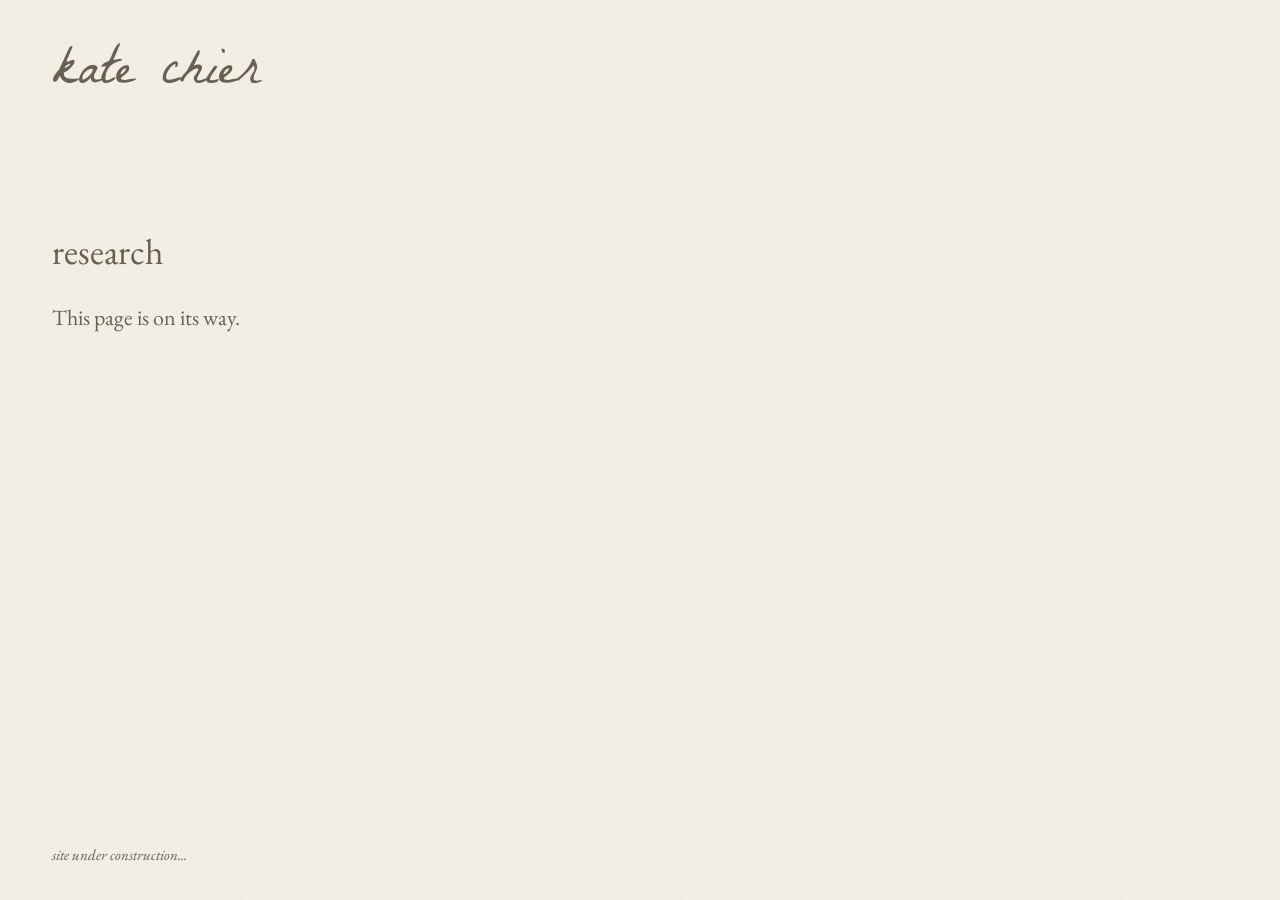
==== research.html @ 39cc1884 "Publish the collage site" ====
<!DOCTYPE html>
<html lang="en">
  <head>
    <meta charset="utf-8">
    <meta name="viewport" content="width=device-width, initial-scale=1">
    <title>research — kate chier</title>
    <meta name="description" content="Research by Kate Chier.">
    <link rel="preconnect" href="https://fonts.googleapis.com">
    <link rel="preconnect" href="https://fonts.gstatic.com" crossorigin>
    <link href="https://fonts.googleapis.com/css2?family=EB+Garamond:ital,wght@0,400;1,400&family=La+Belle+Aurore&display=swap" rel="stylesheet">
    <link rel="stylesheet" href="css/styles.css">
  </head>
  <body class="page">
    <header class="bar">
      <a class="logo" href="index.html">kate chier</a>
    </header>
    <main class="sheet">
      <h1>research</h1>
      <p>This page is on its way.</p>
    </main>
    <p class="footnote">site under construction...</p>
  </body>
</html>
---- css/styles.css ----
:root {
  --paper: #f7f3e8;
  --ink: #6a5f54;
  --stage-ratio: 1024 / 665;
  --serif: "EB Garamond", "Iowan Old Style", Palatino, "Palatino Linotype", serif;
  --script: "La Belle Aurore", "Segoe Script", cursive;
}

* {
  box-sizing: border-box;
}

html,
body {
  margin: 0;
  min-height: 100%;
}

body {
  color: var(--ink);
  background-color: var(--paper);
  font-family: var(--serif);
}

body::before {
  content: "";
  position: fixed;
  inset: 0;
  pointer-events: none;
  z-index: 0;
  opacity: 0.28;
  mix-blend-mode: multiply;
  background-image: url("data:image/svg+xml;utf8,<svg xmlns='http://www.w3.org/2000/svg' width='220' height='220'><filter id='n'><feTurbulence type='fractalNoise' baseFrequency='0.8' numOctaves='4' stitchTiles='stitch'/></filter><rect width='100%' height='100%' filter='url(%23n)' opacity='0.55'/></svg>");
  background-size: 220px 220px;
}

a {
  color: inherit;
  text-decoration: none;
}

a:hover {
  text-decoration: underline;
  text-underline-offset: 0.28em;
  text-decoration-thickness: 1px;
}

a:focus-visible {
  outline: 1px solid var(--ink);
  outline-offset: 4px;
}

::selection {
  background: #e6d3bf;
  color: var(--ink);
}

.logo {
  font-family: var(--script);
  font-weight: 400;
  line-height: 1;
  letter-spacing: 0.01em;
}

.logo:hover {
  text-decoration: none;
  opacity: 0.7;
}

nav {
  display: flex;
  align-items: baseline;
}

nav a {
  line-height: 1;
}

.footnote {
  margin: 0;
  font-style: italic;
  font-weight: 400;
}

img {
  display: block;
  max-width: 100%;
  height: auto;
}

/* Home collage. Positions follow the reference frame (1024 × 665). */

body.home {
  min-height: 100vh;
  min-height: 100dvh;
  display: grid;
  place-items: center;
}

.stage {
  position: relative;
  z-index: 1;
  width: min(1180px, calc(100vw - 32px), calc(100dvh * var(--stage-ratio) - 24px));
  aspect-ratio: var(--stage-ratio);
  container-type: inline-size;
}

.home .logo {
  position: absolute;
  left: 4.9%;
  top: 7.2%;
  font-size: 4.1cqi;
}

.home nav {
  position: absolute;
  top: 8.2%;
  right: 16%;
  gap: 4.4cqi;
}

.home nav a {
  font-size: 2.25cqi;
}

.portrait {
  position: absolute;
  left: 13.4%;
  top: 17.4%;
  width: 22.9%;
  user-select: none;
}

.bio {
  position: absolute;
  left: 47.3%;
  top: 28.2%;
  width: 37.5%;
  margin: 0;
  font-size: 2.16cqi;
  line-height: 1.34;
}

.letter {
  position: absolute;
  right: 7%;
  bottom: 1.5%;
  width: 36%;
  aspect-ratio: 1;
  z-index: 3;
  user-select: none;
}

.letter-back,
.letter-front,
.note img {
  pointer-events: none;
  -webkit-user-drag: none;
}

.letter-back,
.letter-front {
  position: absolute;
}

.letter-back {
  inset: 0;
  width: 100%;
  height: 100%;
  z-index: 1;
}

.letter-front {
  z-index: 3;
  width: 98.88%;
  left: 0.08%;
  top: 4.7%;
  height: auto;
}

.note {
  position: absolute;
  z-index: 2;
  width: 78%;
  left: 11%;
  top: 38%;
  container-type: inline-size;
  overflow: hidden;
  cursor: grab;
  touch-action: none;
  --shift: 0px;
  --peek: 0px;
  transform: translateY(calc(var(--shift) + var(--peek)));
  transition: transform 0.55s cubic-bezier(0.22, 0.8, 0.28, 1);
}

.note:hover:not(.is-dragging):not(.is-out) {
  --peek: -10px;
}

.note.is-dragging {
  cursor: grabbing;
  transition: none;
}

.note:focus {
  outline: none;
}

.note img {
  width: 100%;
  height: auto;
}

.note-list {
  position: absolute;
  left: 5%;
  right: 5%;
  top: 24%;
  bottom: 16%;
  margin: 0;
  padding: 0;
  list-style: none;
  display: flex;
  flex-direction: column;
  justify-content: center;
  gap: 0.22em;
  color: #6a5f54;
  font-family: var(--serif);
  font-size: 5.6cqi;
  line-height: 1.12;
}

.note-list li {
  margin: 0;
  padding-left: 0.8em;
  text-indent: -0.8em;
  white-space: normal;
}

.note-list li::before {
  content: "· ";
}

.note-list em {
  font-style: italic;
}

.home .footnote {
  position: absolute;
  left: 5%;
  bottom: 2.6%;
  font-size: 1.7cqi;
}

/* Interior pages share the paper, wordmark, and nav. */

body.page {
  min-height: 100vh;
  min-height: 100dvh;
  display: flex;
  flex-direction: column;
}

.bar {
  position: relative;
  z-index: 1;
  width: min(1180px, calc(100% - 48px));
  margin: 0 auto;
  padding: 48px 2px 0;
  display: flex;
  justify-content: space-between;
  align-items: baseline;
}

.page .logo {
  font-size: clamp(40px, 4.4vw, 54px);
}

.page nav {
  gap: clamp(28px, 4vw, 52px);
}

.page nav a {
  font-size: clamp(15px, 1.5vw, 18px);
}

.sheet {
  position: relative;
  z-index: 1;
  width: min(1180px, calc(100% - 48px));
  margin: 14vh auto 0;
  padding: 0 2px;
  flex: 1;
}

.sheet h1 {
  margin: 0 0 0.7em;
  font-family: var(--serif);
  font-weight: 400;
  font-size: clamp(28px, 3vw, 36px);
}

.sheet p {
  margin: 0;
  font-size: clamp(18px, 2vw, 22px);
  line-height: 1.6;
}

.page .footnote {
  position: relative;
  z-index: 1;
  width: min(1180px, calc(100% - 48px));
  margin: 0 auto;
  padding: 0 2px 36px;
  font-size: 15px;
}

@media (max-width: 720px) {
  body.home {
    display: block;
  }

  .stage {
    width: 100%;
    aspect-ratio: auto;
    min-height: 100dvh;
    display: flex;
    flex-direction: column;
    align-items: flex-start;
    padding: 28px 22px 26px;
    gap: 28px;
  }

  .home .logo,
  .home nav,
  .portrait,
  .bio,
  .home .footnote {
    position: static;
  }

  .home .logo {
    font-size: 40px;
  }

  .home nav {
    align-self: flex-end;
    margin-top: -46px;
    gap: 18px;
  }

  .home nav a,
  .page nav a {
    font-size: 16px;
  }

  .portrait {
    width: min(78%, 280px);
    margin-top: 12px;
  }

  .bio {
    width: 100%;
    font-size: 20px;
    line-height: 1.45;
  }

  .bio br {
    display: none;
  }

  .letter {
    position: relative;
    width: min(88%, 340px);
    right: auto;
    bottom: auto;
    align-self: flex-end;
    margin-top: 12px;
  }

  .home .footnote {
    margin-top: auto;
    font-size: 14px;
  }

  .bar {
    width: calc(100% - 44px);
    padding-top: 28px;
    align-items: center;
  }

  .page .logo {
    font-size: 40px;
  }

  .page nav {
    gap: 16px;
  }

  .sheet {
    width: calc(100% - 44px);
    margin-top: 72px;
  }
}

@media (max-width: 520px) {
  .home nav {
    margin-top: 0;
    align-self: flex-end;
  }
}
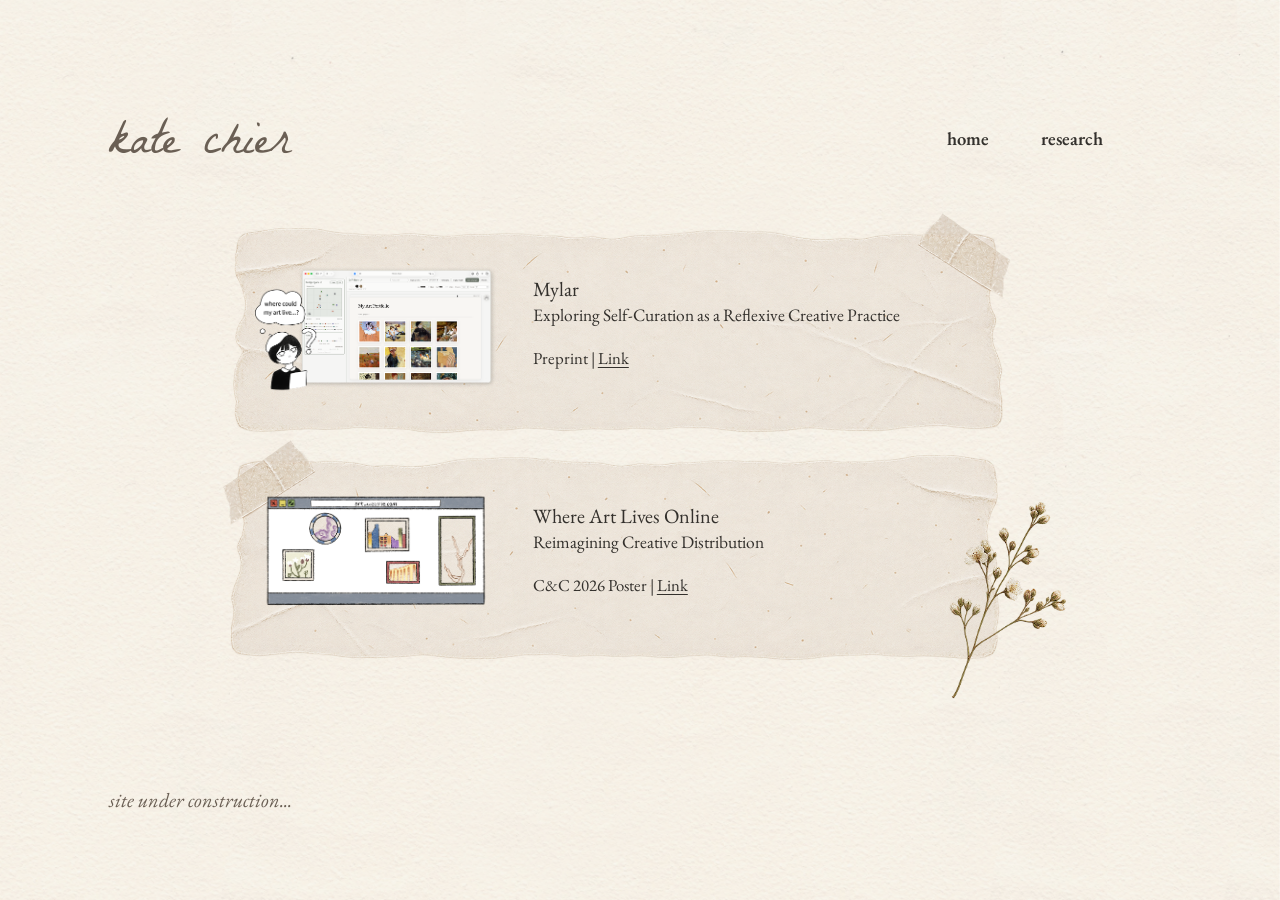
==== commit f93de239: "Update portfolio website" ====
--- a/research.html
+++ b/research.html
@@ -7,17 +7,62 @@
     <meta name="description" content="Research by Kate Chier.">
     <link rel="preconnect" href="https://fonts.googleapis.com">
     <link rel="preconnect" href="https://fonts.gstatic.com" crossorigin>
-    <link href="https://fonts.googleapis.com/css2?family=EB+Garamond:ital,wght@0,400;1,400&family=La+Belle+Aurore&display=swap" rel="stylesheet">
+    <link href="https://fonts.googleapis.com/css2?family=EB+Garamond:ital,wght@0,400;0,600;1,400&family=La+Belle+Aurore&display=swap" rel="stylesheet">
     <link rel="stylesheet" href="css/styles.css">
   </head>
-  <body class="page">
-    <header class="bar">
+  <body class="research">
+    <div class="stage">
       <a class="logo" href="index.html">kate chier</a>
-    </header>
-    <main class="sheet">
-      <h1>research</h1>
-      <p>This page is on its way.</p>
-    </main>
-    <p class="footnote">site under construction...</p>
+      <nav>
+        <a href="index.html">home</a>
+        <a href="research.html" aria-current="page">research</a>
+      </nav>
+      <div class="strips">
+        <article class="strip">
+          <img class="strip-bg" src="images/paper bg.png" alt="" draggable="false">
+          <div class="strip-body">
+            <img
+              class="strip-fig"
+              src="images/mylar fig.png"
+              alt="A person wondering where their art could live, beside a portfolio workspace"
+              draggable="false"
+            >
+            <div class="strip-copy">
+              <h2>Mylar</h2>
+              <p class="subtitle">Exploring Self-Curation as a Reflexive Creative Practice</p>
+              <p class="meta">
+                Preprint
+                <span aria-hidden="true"> | </span>
+                <a href="https://arxiv.org/abs/2610.21213" target="_blank" rel="noopener noreferrer">Link</a>
+              </p>
+            </div>
+          </div>
+        </article>
+        <article class="strip strip-mirror">
+          <img class="strip-bg" src="images/paper bg.png" alt="" draggable="false">
+          <div class="strip-body">
+            <img
+              class="strip-fig"
+              src="images/walo fig.png"
+              alt="A browser window filled with small artworks"
+              draggable="false"
+            >
+            <div class="strip-copy">
+              <h2>Where Art Lives Online</h2>
+              <p class="subtitle">Reimagining Creative Distribution</p>
+              <p class="meta">
+                C&amp;C 2026 Poster
+                <span aria-hidden="true"> | </span>
+                <a href="https://doi.org/10.1145/3803784.3816824" target="_blank" rel="noopener noreferrer">Link</a>
+              </p>
+            </div>
+          </div>
+          <img class="sprig" src="images/sprig.png" alt="" draggable="false">
+        </article>
+      </div>
+      <p class="footnote">site under construction...</p>
+    </div>
+    <script src="js/letter.js?v=10"></script>
+    <script src="js/navigation.js"></script>
   </body>
 </html>
--- a/css/styles.css
+++ b/css/styles.css
@@ -1,5 +1,5 @@
 :root {
-  --paper: #f7f3e8;
+  --paper: #fff;
   --ink: #6a5f54;
   --stage-ratio: 1024 / 665;
   --serif: "EB Garamond", "Iowan Old Style", Palatino, "Palatino Linotype", serif;
@@ -28,10 +28,11 @@
   inset: 0;
   pointer-events: none;
   z-index: 0;
-  opacity: 0.28;
-  mix-blend-mode: multiply;
-  background-image: url("data:image/svg+xml;utf8,<svg xmlns='http://www.w3.org/2000/svg' width='220' height='220'><filter id='n'><feTurbulence type='fractalNoise' baseFrequency='0.8' numOctaves='4' stitchTiles='stitch'/></filter><rect width='100%' height='100%' filter='url(%23n)' opacity='0.55'/></svg>");
-  background-size: 220px 220px;
+  opacity: 1;
+  background-image: url("../images/paper.png");
+  background-position: center;
+  background-size: cover;
+  background-repeat: no-repeat;
 }
 
 a {
@@ -115,12 +116,14 @@
 .home nav {
   position: absolute;
   top: 8.2%;
-  right: 16%;
+  right: 10.8%;
   gap: 4.4cqi;
 }
 
 .home nav a {
-  font-size: 2.25cqi;
+  font-size: 1.58cqi;
+  font-weight: 600;
+  color: #33302c;
 }
 
 .portrait {
@@ -133,12 +136,23 @@
 
 .bio {
   position: absolute;
-  left: 47.3%;
-  top: 28.2%;
-  width: 37.5%;
-  margin: 0;
-  font-size: 2.16cqi;
-  line-height: 1.34;
+  left: 43%;
+  top: 24%;
+  width: 48%;
+  margin: 0;
+  font-family: var(--serif);
+  font-weight: 400;
+  font-size: 1.78cqi;
+  line-height: 1.32;
+  color: #33302c;
+}
+
+.bio p {
+  margin: 0;
+}
+
+.bio p + p {
+  margin-top: 1.15em;
 }
 
 .letter {
@@ -246,11 +260,132 @@
   font-style: italic;
 }
 
-.home .footnote {
+.home .footnote,
+.research .footnote {
   position: absolute;
   left: 5%;
   bottom: 2.6%;
   font-size: 1.7cqi;
+}
+
+/* Research collage. The paper image includes transparent margins and
+   a tape corner; the second strip is mirrored so the tape sits on the left. */
+
+body.research {
+  min-height: 100vh;
+  min-height: 100dvh;
+  display: grid;
+  place-items: center;
+}
+
+.research .logo {
+  position: absolute;
+  left: 4.9%;
+  top: 7.2%;
+  font-size: 4.1cqi;
+}
+
+.research nav {
+  position: absolute;
+  top: 8.2%;
+  right: 10.8%;
+  gap: 4.4cqi;
+}
+
+.research nav a {
+  font-size: 1.58cqi;
+  font-weight: 600;
+  color: #33302c;
+}
+
+.strips {
+  position: absolute;
+  left: 14%;
+  top: 11.5%;
+  width: 68%;
+}
+
+.strip {
+  position: relative;
+}
+
+.strip + .strip {
+  margin-top: -15.4%;
+}
+
+.strip-bg,
+.strip-fig,
+.sprig {
+  pointer-events: none;
+  -webkit-user-drag: none;
+  user-select: none;
+}
+
+.strip-bg {
+  width: 100%;
+  height: auto;
+}
+
+.strip-mirror .strip-bg {
+  transform: scaleX(-1);
+}
+
+.strip-body {
+  position: absolute;
+  left: 5%;
+  right: 6%;
+  top: 23%;
+  bottom: 27%;
+  display: grid;
+  grid-template-columns: minmax(0, 0.72fr) minmax(0, 1.3fr);
+  align-items: center;
+  column-gap: 5%;
+}
+
+.strip-fig {
+  width: 100%;
+  height: auto;
+  transform: translateY(6px);
+}
+
+.strip-copy h2,
+.strip-copy p {
+  margin: 0;
+  font-family: var(--serif);
+  font-weight: 400;
+  color: #33302c;
+}
+
+.strip-copy h2 {
+  font-size: 1.72cqi;
+  line-height: 1.15;
+}
+
+.strip-copy .subtitle {
+  margin-top: 0.12em;
+  font-size: 1.48cqi;
+  line-height: 1.25;
+}
+
+.strip-copy .meta {
+  margin-top: 1.35em;
+  font-size: 1.42cqi;
+  line-height: 1.2;
+}
+
+.strip-copy .meta a {
+  text-decoration: underline;
+  text-underline-offset: 0.2em;
+  text-decoration-thickness: 1px;
+}
+
+.sprig {
+  position: absolute;
+  right: -8%;
+  bottom: 8%;
+  width: 22%;
+  height: auto;
+  z-index: 4;
 }
 
 /* Interior pages share the paper, wordmark, and nav. */
@@ -351,8 +486,9 @@
   }
 
   .home nav a,
+  .research nav a,
   .page nav a {
-    font-size: 16px;
+    font-size: 15px;
   }
 
   .portrait {
@@ -362,8 +498,8 @@
 
   .bio {
     width: 100%;
-    font-size: 20px;
-    line-height: 1.45;
+    font-size: 17px;
+    line-height: 1.4;
   }
 
   .bio br {
@@ -379,9 +515,93 @@
     margin-top: 12px;
   }
 
-  .home .footnote {
+  .home .footnote,
+  .research .footnote {
     margin-top: auto;
     font-size: 14px;
+  }
+
+  body.research {
+    display: block;
+  }
+
+  .research .stage {
+    gap: 10px;
+  }
+
+  .research .logo,
+  .research nav,
+  .research .strips,
+  .research .footnote {
+    position: static;
+  }
+
+  .research .logo {
+    font-size: 40px;
+  }
+
+  .research nav {
+    align-self: flex-end;
+    margin-top: -46px;
+    gap: 18px;
+  }
+
+  .research nav a {
+    font-size: 15px;
+  }
+
+  .research .strips {
+    width: 100%;
+    max-width: 500px;
+    align-self: center;
+    margin-top: 28px;
+  }
+
+  .strip-bg {
+    position: absolute;
+    left: 0;
+    top: -26%;
+    width: 100%;
+    height: 156%;
+    object-fit: fill;
+  }
+
+  .strip-body {
+    position: relative;
+    inset: auto;
+    display: grid;
+    grid-template-columns: 1fr;
+    padding: 30px 26px 32px 36px;
+  }
+
+  .strip-fig {
+    display: none;
+  }
+
+  .research .strip + .strip {
+    width: 100%;
+    margin-top: 28px;
+    margin-left: 0;
+  }
+
+  .strip-copy h2 {
+    font-size: 22px;
+  }
+
+  .strip-copy .subtitle,
+  .strip-copy .meta {
+    font-size: 17px;
+    line-height: 1.3;
+  }
+
+  .research .sprig {
+    right: -4px;
+    bottom: -16px;
+    width: 64px;
+  }
+
+  .research .footnote {
+    padding-top: 36px;
   }
 
   .bar {
@@ -405,8 +625,13 @@
 }
 
 @media (max-width: 520px) {
-  .home nav {
+  .home nav,
+  .research nav {
     margin-top: 0;
     align-self: flex-end;
   }
-}
+
+  .strip-copy .meta {
+    margin-top: 0.55em;
+  }
+}
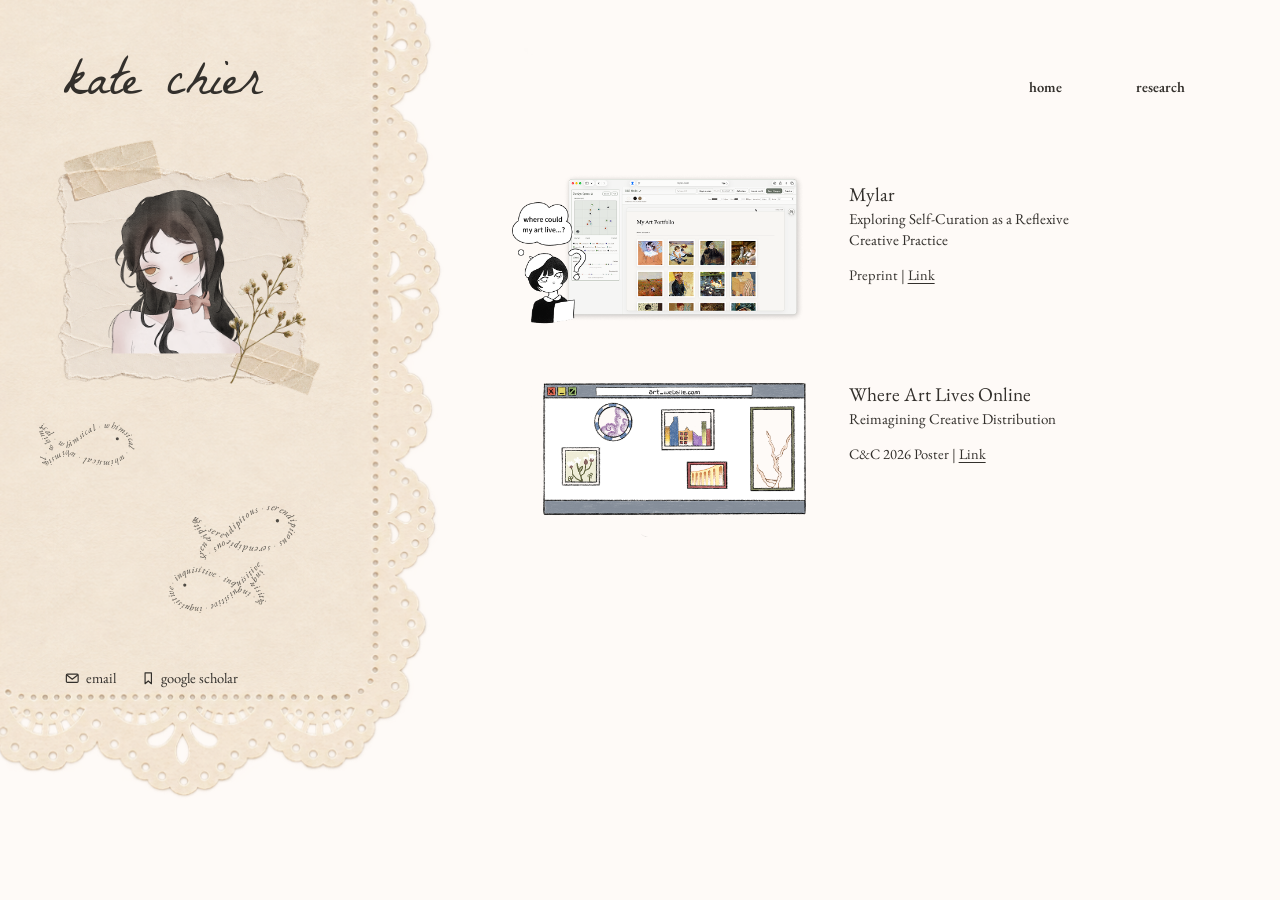
==== commit cfc5b34f: "add fish" ====
--- a/research.html
+++ b/research.html
@@ -12,57 +12,69 @@
   </head>
   <body class="research">
     <div class="stage">
-      <a class="logo" href="index.html">kate chier</a>
+      <aside class="side">
+        <img class="lace" src="images/lace.png" alt="" draggable="false">
+        <a class="logo" href="index.html">kate chier</a>
+        <img
+          class="portrait"
+          src="images/portrait.png"
+          alt="A small portrait on torn paper, held with tape, with a sprig of dried flowers"
+          draggable="false"
+        >
+        <canvas
+          class="word-fish"
+          data-words="whimsical, serendipitous, inquisitive"
+          role="img"
+          aria-label="Three little fish swimming, made of the words whimsical, serendipitous, and inquisitive"
+        ></canvas>
+        <p class="contact">
+          <a href="mailto:katechier@berkeley.edu"><svg viewBox="0 0 16 16" aria-hidden="true"><rect x="1.5" y="3.5" width="13" height="9" rx="1.2"/><path d="M2 4.5 8 9l6-4.5"/></svg>email</a>
+          <a href="https://scholar.google.com/citations?hl=en&amp;user=lovXZTMAAAAJ&amp;view_op=list_works&amp;gmla=AN_4Zu_ws8wFNWCr-XQoKiSiYSovnGV3mcKAza-eAZcbV_cpkpUku-HW_ADzYzAMoAOBScFudoHN_Ml32Rk5WSrf" target="_blank" rel="noopener noreferrer"><svg viewBox="0 0 16 16" aria-hidden="true"><path d="M4.5 2h7v12L8 11l-3.5 3z"/></svg>google scholar</a>
+        </p>
+      </aside>
       <nav>
         <a href="index.html">home</a>
         <a href="research.html" aria-current="page">research</a>
       </nav>
-      <div class="strips">
-        <article class="strip">
-          <img class="strip-bg" src="images/paper bg.png" alt="" draggable="false">
-          <div class="strip-body">
-            <img
-              class="strip-fig"
-              src="images/mylar fig.png"
-              alt="A person wondering where their art could live, beside a portfolio workspace"
-              draggable="false"
-            >
-            <div class="strip-copy">
-              <h2>Mylar</h2>
-              <p class="subtitle">Exploring Self-Curation as a Reflexive Creative Practice</p>
-              <p class="meta">
-                Preprint
-                <span aria-hidden="true"> | </span>
-                <a href="https://arxiv.org/abs/2610.21213" target="_blank" rel="noopener noreferrer">Link</a>
-              </p>
-            </div>
+      <div class="projects">
+        <article class="project">
+          <img
+            class="project-fig"
+            src="images/mylar fig.png"
+            alt="A person wondering where their art could live, beside a portfolio workspace"
+            draggable="false"
+          >
+          <div class="project-copy">
+            <h2>Mylar</h2>
+            <p class="subtitle">Exploring Self-Curation as a Reflexive Creative Practice</p>
+            <p class="meta">
+              Preprint
+              <span aria-hidden="true"> | </span>
+              <a href="https://arxiv.org/abs/2610.21213" target="_blank" rel="noopener noreferrer">Link</a>
+            </p>
           </div>
         </article>
-        <article class="strip strip-mirror">
-          <img class="strip-bg" src="images/paper bg.png" alt="" draggable="false">
-          <div class="strip-body">
-            <img
-              class="strip-fig"
-              src="images/walo fig.png"
-              alt="A browser window filled with small artworks"
-              draggable="false"
-            >
-            <div class="strip-copy">
-              <h2>Where Art Lives Online</h2>
-              <p class="subtitle">Reimagining Creative Distribution</p>
-              <p class="meta">
-                C&amp;C 2026 Poster
-                <span aria-hidden="true"> | </span>
-                <a href="https://doi.org/10.1145/3803784.3816824" target="_blank" rel="noopener noreferrer">Link</a>
-              </p>
-            </div>
+        <article class="project">
+          <img
+            class="project-fig"
+            src="images/walo fig.png"
+            alt="A browser window filled with small artworks"
+            draggable="false"
+          >
+          <div class="project-copy">
+            <h2>Where Art Lives Online</h2>
+            <p class="subtitle">Reimagining Creative Distribution</p>
+            <p class="meta">
+              C&amp;C 2026 Poster
+              <span aria-hidden="true"> | </span>
+              <a href="https://doi.org/10.1145/3803784.3816824" target="_blank" rel="noopener noreferrer">Link</a>
+            </p>
           </div>
-          <img class="sprig" src="images/sprig.png" alt="" draggable="false">
         </article>
       </div>
-      <p class="footnote">site under construction...</p>
     </div>
     <script src="js/letter.js?v=10"></script>
+    <script src="js/word-fish.js"></script>
     <script src="js/navigation.js"></script>
   </body>
 </html>
--- a/css/styles.css
+++ b/css/styles.css
@@ -1,6 +1,6 @@
 :root {
-  --paper: #fff;
-  --ink: #6a5f54;
+  --paper: #fefaf7;
+  --ink: #33302c;
   --stage-ratio: 1024 / 665;
   --serif: "EB Garamond", "Iowan Old Style", Palatino, "Palatino Linotype", serif;
   --script: "La Belle Aurore", "Segoe Script", cursive;
@@ -20,19 +20,7 @@
   color: var(--ink);
   background-color: var(--paper);
   font-family: var(--serif);
-}
-
-body::before {
-  content: "";
-  position: fixed;
-  inset: 0;
-  pointer-events: none;
-  z-index: 0;
-  opacity: 1;
-  background-image: url("../images/paper.png");
-  background-position: center;
-  background-size: cover;
-  background-repeat: no-repeat;
+  overflow-x: hidden;
 }
 
 a {
@@ -56,120 +44,147 @@
   color: var(--ink);
 }
 
-.logo {
-  font-family: var(--script);
-  font-weight: 400;
-  line-height: 1;
-  letter-spacing: 0.01em;
-}
-
-.logo:hover {
-  text-decoration: none;
-  opacity: 0.7;
-}
-
-nav {
-  display: flex;
-  align-items: baseline;
-}
-
-nav a {
-  line-height: 1;
-}
-
-.footnote {
-  margin: 0;
-  font-style: italic;
-  font-weight: 400;
-}
-
 img {
   display: block;
   max-width: 100%;
   height: auto;
 }
 
-/* Home collage. Positions follow the reference frame (1024 × 665). */
-
-body.home {
-  min-height: 100vh;
-  min-height: 100dvh;
-  display: grid;
-  place-items: center;
-}
+/* Shared frame. Positions follow the reference frame (1024 × 665); the lace
+   bleeds off the top-left corner, so the frame is pinned there. */
 
 .stage {
   position: relative;
-  z-index: 1;
-  width: min(1180px, calc(100vw - 32px), calc(100dvh * var(--stage-ratio) - 24px));
+  width: min(100vw, calc(100dvh * var(--stage-ratio) - 2px));
   aspect-ratio: var(--stage-ratio);
   container-type: inline-size;
 }
 
-.home .logo {
-  position: absolute;
-  left: 4.9%;
-  top: 7.2%;
-  font-size: 4.1cqi;
-}
-
-.home nav {
-  position: absolute;
-  top: 8.2%;
-  right: 10.8%;
-  gap: 4.4cqi;
-}
-
-.home nav a {
-  font-size: 1.58cqi;
-  font-weight: 600;
-  color: #33302c;
-}
-
-.portrait {
-  position: absolute;
-  left: 13.4%;
-  top: 17.4%;
-  width: 22.9%;
-  user-select: none;
-}
-
-.bio {
-  position: absolute;
-  left: 43%;
-  top: 24%;
-  width: 48%;
-  margin: 0;
-  font-family: var(--serif);
-  font-weight: 400;
-  font-size: 1.78cqi;
-  line-height: 1.32;
-  color: #33302c;
-}
-
-.bio p {
-  margin: 0;
-}
-
-.bio p + p {
-  margin-top: 1.15em;
-}
-
-.letter {
-  position: absolute;
-  right: 7%;
-  bottom: 1.5%;
-  width: 36%;
-  aspect-ratio: 1;
-  z-index: 3;
-  user-select: none;
-}
-
+.lace,
+.portrait,
+.project-fig,
 .letter-back,
 .letter-front,
 .note img {
   pointer-events: none;
   -webkit-user-drag: none;
+  user-select: none;
+}
+
+.lace {
+  position: absolute;
+  left: -15.5cqi;
+  top: -15.7cqi;
+  width: 59.6cqi;
+  max-width: none;
+}
+
+.logo {
+  position: absolute;
+  left: 4.9%;
+  top: 7.2%;
+  font-family: var(--script);
+  font-size: 4.1cqi;
+  font-weight: 400;
+  line-height: 1;
+  letter-spacing: 0.01em;
+}
+
+.logo:hover {
+  text-decoration: none;
+  opacity: 0.7;
+}
+
+.portrait {
+  position: absolute;
+  left: 2.6%;
+  top: 14.3%;
+  width: 23%;
+}
+
+.word-fish {
+  position: absolute;
+  left: 2.6%;
+  top: 48.6%;
+  width: 24.6%;
+  height: 27.6%;
+  display: block;
+  color: var(--ink);
+  touch-action: pan-y;
+}
+
+.contact {
+  position: absolute;
+  left: 5.1%;
+  bottom: 17.4%;
+  margin: 0;
+  display: flex;
+  gap: 2cqi;
+  font-size: min(1.52cqi, 14.5px);
+  line-height: 1.2;
+}
+
+.contact a {
+  display: inline-flex;
+  align-items: center;
+  gap: 0.4em;
+}
+
+.contact svg {
+  width: 1em;
+  height: 1em;
+  flex: none;
+  fill: none;
+  stroke: currentColor;
+  stroke-width: 1.3;
+  stroke-linecap: round;
+  stroke-linejoin: round;
+}
+
+nav {
+  position: absolute;
+  top: 9.6%;
+  right: 7.4%;
+  display: flex;
+  align-items: baseline;
+  gap: 5.8cqi;
+}
+
+nav a {
+  font-size: min(1.52cqi, 14.5px);
+  font-weight: 600;
+  line-height: 1;
+}
+
+/* Home */
+
+.bio {
+  position: absolute;
+  left: 40.5%;
+  right: 7.4%;
+  top: 22.6%;
+  max-width: 28em;
+  margin-inline: auto;
+  font-size: min(2.1cqi, 20px);
+  line-height: 1.33;
+}
+
+.bio p {
+  margin: 0;
+}
+
+.bio p + p {
+  margin-top: 1.33em;
+}
+
+.letter {
+  position: absolute;
+  right: 3%;
+  bottom: 1.5%;
+  width: 29.7%;
+  aspect-ratio: 1;
+  z-index: 3;
+  user-select: none;
 }
 
 .letter-back,
@@ -260,378 +275,171 @@
   font-style: italic;
 }
 
-.home .footnote,
-.research .footnote {
-  position: absolute;
-  left: 5%;
-  bottom: 2.6%;
-  font-size: 1.7cqi;
-}
-
-/* Research collage. The paper image includes transparent margins and
-   a tape corner; the second strip is mirrored so the tape sits on the left. */
-
-body.research {
-  min-height: 100vh;
-  min-height: 100dvh;
+/* Research */
+
+.projects {
+  position: absolute;
+  left: 40%;
+  top: 20.9%;
   display: grid;
-  place-items: center;
-}
-
-.research .logo {
-  position: absolute;
-  left: 4.9%;
-  top: 7.2%;
-  font-size: 4.1cqi;
-}
-
-.research nav {
-  position: absolute;
-  top: 8.2%;
-  right: 10.8%;
-  gap: 4.4cqi;
-}
-
-.research nav a {
-  font-size: 1.58cqi;
-  font-weight: 600;
-  color: #33302c;
-}
-
-.strips {
-  position: absolute;
-  left: 14%;
-  top: 11.5%;
-  width: 68%;
-}
-
-.strip {
-  position: relative;
-}
-
-.strip + .strip {
-  margin-top: -15.4%;
-}
-
-.strip-bg,
-.strip-fig,
-.sprig {
-  pointer-events: none;
-  -webkit-user-drag: none;
-  user-select: none;
-}
-
-.strip-bg {
+  row-gap: 3.7cqi;
+}
+
+.project {
+  display: grid;
+  grid-template-columns: 22.8cqi min(25cqi, 238px);
+  column-gap: 3.5cqi;
+  align-items: start;
+}
+
+.project-fig {
   width: 100%;
-  height: auto;
-}
-
-.strip-mirror .strip-bg {
-  transform: scaleX(-1);
-}
-
-.strip-body {
-  position: absolute;
-  left: 5%;
-  right: 6%;
-  top: 23%;
-  bottom: 27%;
-  display: grid;
-  grid-template-columns: minmax(0, 0.72fr) minmax(0, 1.3fr);
-  align-items: center;
-  column-gap: 5%;
-}
-
-.strip-fig {
-  width: 100%;
-  height: auto;
-  transform: translateY(6px);
-}
-
-.strip-copy h2,
-.strip-copy p {
-  margin: 0;
-  font-family: var(--serif);
+}
+
+.project + .project .project-fig {
+  transform: translateX(1.3cqi);
+}
+
+.project-copy {
+  padding-top: 0.7cqi;
+}
+
+.project-copy h2,
+.project-copy p {
+  margin: 0;
   font-weight: 400;
-  color: #33302c;
-}
-
-.strip-copy h2 {
-  font-size: 1.72cqi;
-  line-height: 1.15;
-}
-
-.strip-copy .subtitle {
-  margin-top: 0.12em;
-  font-size: 1.48cqi;
-  line-height: 1.25;
-}
-
-.strip-copy .meta {
-  margin-top: 1.35em;
-  font-size: 1.42cqi;
+}
+
+.project-copy h2 {
+  font-size: min(2.05cqi, 19.5px);
   line-height: 1.2;
 }
 
-.strip-copy .meta a {
+.project-copy .subtitle {
+  margin-top: 0.1em;
+  font-size: min(1.56cqi, 15px);
+  line-height: 1.4;
+}
+
+.project-copy .meta {
+  margin-top: 1.1em;
+  font-size: min(1.5cqi, 14.5px);
+  line-height: 1.2;
+}
+
+.project-copy .meta a {
   text-decoration: underline;
   text-underline-offset: 0.2em;
   text-decoration-thickness: 1px;
 }
 
-.sprig {
-  position: absolute;
-  right: -8%;
-  bottom: 8%;
-  width: 22%;
-  height: auto;
-  z-index: 4;
-}
-
-/* Interior pages share the paper, wordmark, and nav. */
-
-body.page {
-  min-height: 100vh;
-  min-height: 100dvh;
-  display: flex;
-  flex-direction: column;
-}
-
-.bar {
-  position: relative;
-  z-index: 1;
-  width: min(1180px, calc(100% - 48px));
-  margin: 0 auto;
-  padding: 48px 2px 0;
-  display: flex;
-  justify-content: space-between;
-  align-items: baseline;
-}
-
-.page .logo {
-  font-size: clamp(40px, 4.4vw, 54px);
-}
-
-.page nav {
-  gap: clamp(28px, 4vw, 52px);
-}
-
-.page nav a {
-  font-size: clamp(15px, 1.5vw, 18px);
-}
-
-.sheet {
-  position: relative;
-  z-index: 1;
-  width: min(1180px, calc(100% - 48px));
-  margin: 14vh auto 0;
-  padding: 0 2px;
-  flex: 1;
-}
-
-.sheet h1 {
-  margin: 0 0 0.7em;
-  font-family: var(--serif);
-  font-weight: 400;
-  font-size: clamp(28px, 3vw, 36px);
-}
-
-.sheet p {
-  margin: 0;
-  font-size: clamp(18px, 2vw, 22px);
-  line-height: 1.6;
-}
-
-.page .footnote {
-  position: relative;
-  z-index: 1;
-  width: min(1180px, calc(100% - 48px));
-  margin: 0 auto;
-  padding: 0 2px 36px;
-  font-size: 15px;
-}
+/* Phones: the lace becomes a header card and everything else stacks below. */
 
 @media (max-width: 720px) {
-  body.home {
-    display: block;
-  }
-
   .stage {
     width: 100%;
     aspect-ratio: auto;
     min-height: 100dvh;
-    display: flex;
-    flex-direction: column;
-    align-items: flex-start;
-    padding: 28px 22px 26px;
-    gap: 28px;
-  }
-
-  .home .logo,
-  .home nav,
+    padding-bottom: 28px;
+  }
+
+  .side {
+    position: relative;
+    isolation: isolate;
+    width: 66vw;
+    padding: 30px 0 64px 22px;
+  }
+
+  .lace {
+    left: auto;
+    top: auto;
+    right: -29.3%;
+    bottom: -3%;
+    width: 180%;
+    z-index: -1;
+  }
+
+  .logo,
   .portrait,
+  .word-fish,
+  .contact {
+    position: static;
+  }
+
+  .word-fish {
+    width: 82%;
+    height: 170px;
+    margin: 10px 0 0 -10px;
+  }
+
+  .logo {
+    display: inline-block;
+    font-size: 38px;
+  }
+
+  .portrait {
+    width: 82%;
+    margin: 18px 0 0 -10px;
+  }
+
+  .contact {
+    margin-top: 18px;
+    gap: 16px;
+    font-size: 15px;
+  }
+
+  nav {
+    top: 38px;
+    right: 20px;
+    gap: 16px;
+  }
+
+  nav a {
+    font-size: 15px;
+  }
+
   .bio,
-  .home .footnote {
+  .projects {
     position: static;
-  }
-
-  .home .logo {
-    font-size: 40px;
-  }
-
-  .home nav {
-    align-self: flex-end;
-    margin-top: -46px;
-    gap: 18px;
-  }
-
-  .home nav a,
-  .research nav a,
-  .page nav a {
-    font-size: 15px;
-  }
-
-  .portrait {
-    width: min(78%, 280px);
-    margin-top: 12px;
+    width: auto;
+    margin: 44px 22px 0;
   }
 
   .bio {
-    width: 100%;
-    font-size: 17px;
+    font-size: 18px;
     line-height: 1.4;
-  }
-
-  .bio br {
-    display: none;
   }
 
   .letter {
     position: relative;
-    width: min(88%, 340px);
     right: auto;
     bottom: auto;
-    align-self: flex-end;
-    margin-top: 12px;
-  }
-
-  .home .footnote,
-  .research .footnote {
-    margin-top: auto;
-    font-size: 14px;
-  }
-
-  body.research {
-    display: block;
-  }
-
-  .research .stage {
-    gap: 10px;
-  }
-
-  .research .logo,
-  .research nav,
-  .research .strips,
-  .research .footnote {
-    position: static;
-  }
-
-  .research .logo {
-    font-size: 40px;
-  }
-
-  .research nav {
-    align-self: flex-end;
-    margin-top: -46px;
-    gap: 18px;
-  }
-
-  .research nav a {
+    width: min(80%, 320px);
+    margin: 28px 22px 0 auto;
+  }
+
+  .projects {
+    row-gap: 40px;
+  }
+
+  .project {
+    grid-template-columns: 1fr;
+    row-gap: 14px;
+  }
+
+  .project-fig {
+    width: min(100%, 320px);
+  }
+
+  .project-copy h2 {
+    font-size: 21px;
+  }
+
+  .project-copy .subtitle {
+    font-size: 16px;
+  }
+
+  .project-copy .meta {
     font-size: 15px;
   }
-
-  .research .strips {
-    width: 100%;
-    max-width: 500px;
-    align-self: center;
-    margin-top: 28px;
-  }
-
-  .strip-bg {
-    position: absolute;
-    left: 0;
-    top: -26%;
-    width: 100%;
-    height: 156%;
-    object-fit: fill;
-  }
-
-  .strip-body {
-    position: relative;
-    inset: auto;
-    display: grid;
-    grid-template-columns: 1fr;
-    padding: 30px 26px 32px 36px;
-  }
-
-  .strip-fig {
-    display: none;
-  }
-
-  .research .strip + .strip {
-    width: 100%;
-    margin-top: 28px;
-    margin-left: 0;
-  }
-
-  .strip-copy h2 {
-    font-size: 22px;
-  }
-
-  .strip-copy .subtitle,
-  .strip-copy .meta {
-    font-size: 17px;
-    line-height: 1.3;
-  }
-
-  .research .sprig {
-    right: -4px;
-    bottom: -16px;
-    width: 64px;
-  }
-
-  .research .footnote {
-    padding-top: 36px;
-  }
-
-  .bar {
-    width: calc(100% - 44px);
-    padding-top: 28px;
-    align-items: center;
-  }
-
-  .page .logo {
-    font-size: 40px;
-  }
-
-  .page nav {
-    gap: 16px;
-  }
-
-  .sheet {
-    width: calc(100% - 44px);
-    margin-top: 72px;
-  }
-}
-
-@media (max-width: 520px) {
-  .home nav,
-  .research nav {
-    margin-top: 0;
-    align-self: flex-end;
-  }
-
-  .strip-copy .meta {
-    margin-top: 0.55em;
-  }
-}
+}
